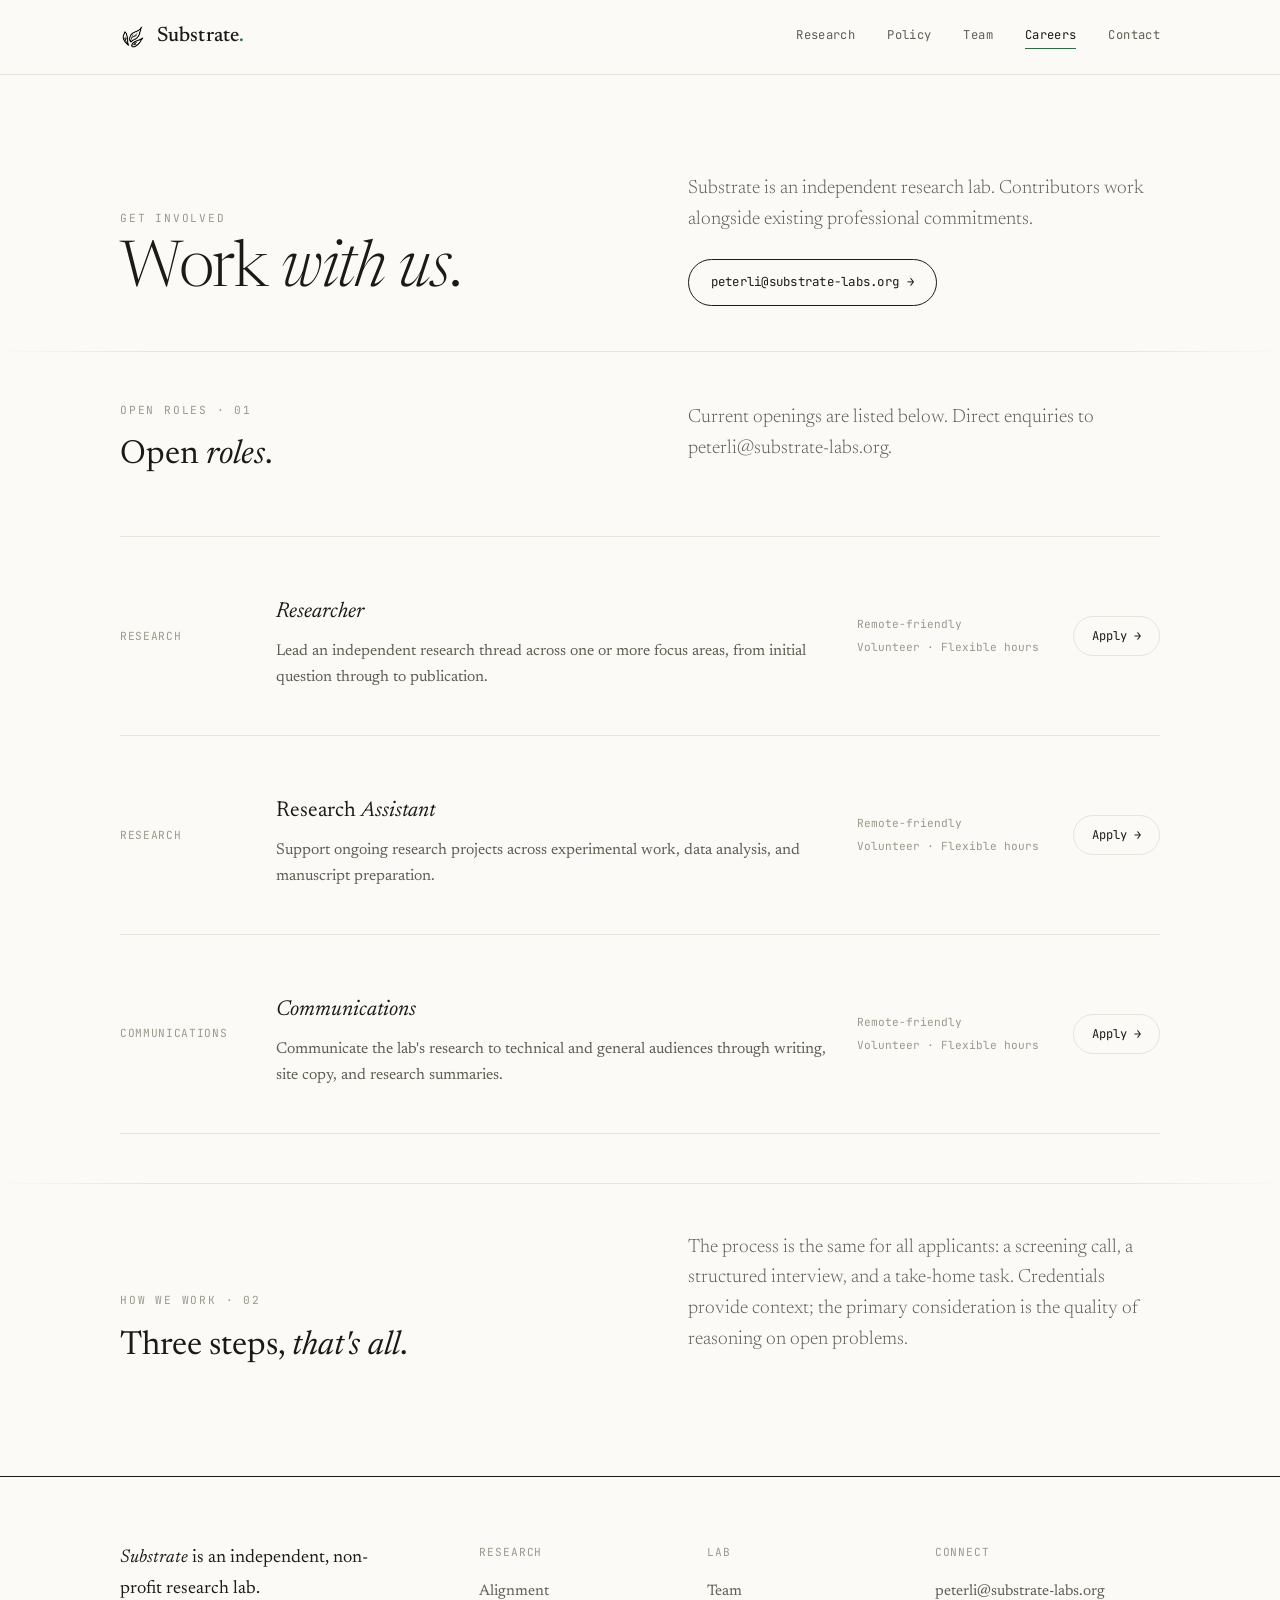
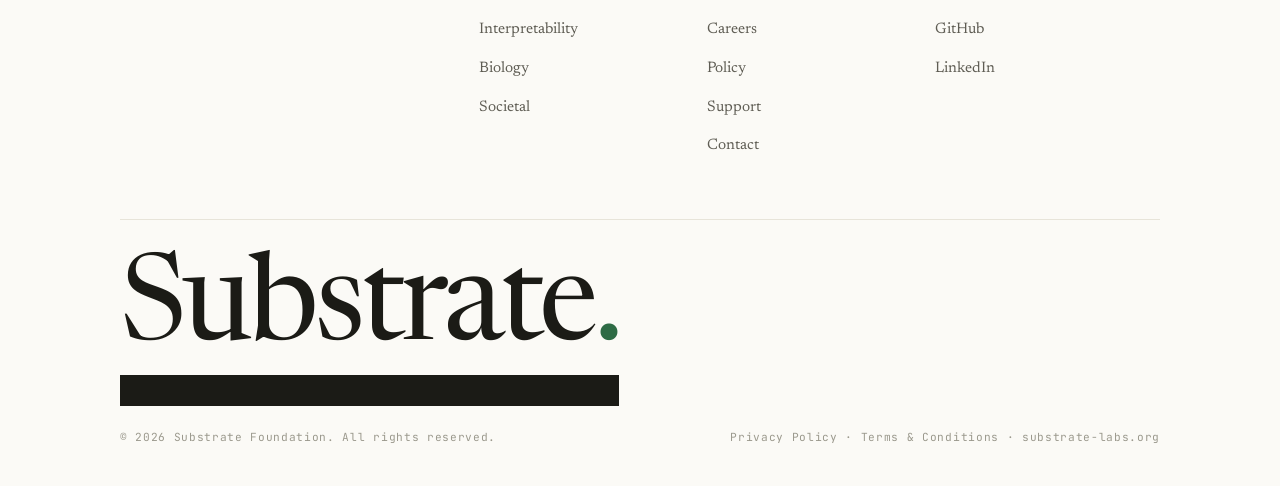
==== careers.html @ e6ecf30a "redesign site to light editorial single-page" ====
<!doctype html>
<html lang="en">
<head>
<meta charset="utf-8" />
<title>Careers · Substrate Labs</title>
<meta name="viewport" content="width=device-width, initial-scale=1" />
<meta name="description" content="Open positions at Substrate." />
<meta property="og:title" content="Substrate Labs" />
<meta property="og:description" content="An independent research lab studying the structure of intelligence in machines, molecules, and the systems that shape our world." />
<meta property="og:type" content="website" />
<meta property="og:url" content="https://www.substrate-labs.org" />
<link rel="icon" type="image/png" href="/logos/substrate-leaf-icon.png" />
<link rel="preconnect" href="https://fonts.googleapis.com" />
<link rel="preconnect" href="https://fonts.gstatic.com" crossorigin />
<link href="https://fonts.googleapis.com/css2?family=Newsreader:ital,opsz,wght@0,6..72,300;0,6..72,400;0,6..72,500;1,6..72,300;1,6..72,400&family=JetBrains+Mono:wght@300;400;500&display=swap" rel="stylesheet" />
<link rel="stylesheet" href="style.css?v=13" />
<script defer src="https://cdn.vercel-insights.com/v1/script.js"></script>
</head>
<body data-screen-label="Substrate · careers">

  <header class="topbar">
    <div class="container row">
      <a href="/" class="mark" aria-label="Substrate, home"><img class="sprout" src="/logos/substrate-leaf-mark.png" alt="" /><span class="wordmark-text">Substrate<span class="dot">.</span></span></a>
      <nav>
        <a href="/research">Research</a>
        <a href="/policy">Policy</a>
        <a href="/team">Team</a>
        <a href="/careers" class="active">Careers</a>
        <a href="/contact">Contact</a>
      </nav>
    </div>
  </header>

  <section class="page-head">
    <div class="container">
      <div class="stack">
        <div class="left">
          <div class="eyebrow">Get Involved</div>
          <h1 class="display">Work <em>with us</em>.</h1>
        </div>
        <div class="right">
          <p class="lede">
            Substrate is an independent research lab. Contributors work alongside existing professional commitments.
          </p>
          <div class="actions" style="margin-top: 24px;">
            <a href="mailto:peterli@substrate-labs.org" class="btn">peterli@substrate-labs.org <span class="arr">→</span></a>
          </div>
        </div>
      </div>
    </div>
  </section>

  <section class="section">
    <div class="container">
      <div class="head">
        <div class="left">
          <div class="eyebrow">Open roles · 01</div>
          <h2>Open <em>roles</em>.</h2>
        </div>
        <div class="right">
          <p class="lede">
            Current openings are listed below. Direct enquiries to peterli@substrate-labs.org.
          </p>
        </div>
      </div>

      <ul class="roles">
        <li class="role-item">
          <span class="area">Research</span>
          <div>
            <h3><em>Researcher</em></h3>
            <p>Lead an independent research thread across one or more focus areas, from initial question through to publication.</p>
          </div>
          <div class="meta">
            <span>Remote-friendly</span>
            <span>Volunteer · Flexible hours</span>
          </div>
          <a href="mailto:peterli@substrate-labs.org?subject=Researcher" class="apply">Apply →</a>
        </li>
        <li class="role-item">
          <span class="area">Research</span>
          <div>
            <h3>Research <em>Assistant</em></h3>
            <p>Support ongoing research projects across experimental work, data analysis, and manuscript preparation.</p>
          </div>
          <div class="meta">
            <span>Remote-friendly</span>
            <span>Volunteer · Flexible hours</span>
          </div>
          <a href="mailto:peterli@substrate-labs.org?subject=Research%20Assistant" class="apply">Apply →</a>
        </li>
        <li class="role-item">
          <span class="area">Communications</span>
          <div>
            <h3><em>Communications</em></h3>
            <p>Communicate the lab's research to technical and general audiences through writing, site copy, and research summaries.</p>
          </div>
          <div class="meta">
            <span>Remote-friendly</span>
            <span>Volunteer · Flexible hours</span>
          </div>
          <a href="mailto:peterli@substrate-labs.org?subject=Communications" class="apply">Apply →</a>
        </li>
      </ul>
    </div>
  </section>

  <section class="section">
    <div class="container">
      <div class="head">
        <div class="left">
          <div class="eyebrow">How we work · 02</div>
          <h2>Three steps, <em>that's all</em>.</h2>
        </div>
        <div class="right">
          <p class="lede">
            The process is the same for all applicants: a screening call, a structured interview, and a take-home task. Credentials provide context; the primary consideration is the quality of reasoning on open problems.
          </p>
        </div>
      </div>
    </div>
  </section>

  <footer class="footer" data-screen-label="Footer">
    <div class="container">
      <div class="row1">
        <div class="brand">
          <p class="line"><em>Substrate</em> is an independent, non-profit research lab.</p>
        </div>
        <div class="col">
          <h4>Research</h4>
          <ul>
            <li><a href="/research#alignment">Alignment</a></li>
            <li><a href="/research#interpretability">Interpretability</a></li>
            <li><a href="/research#biology">Biology</a></li>
            <li><a href="/research#societal">Societal</a></li>
          </ul>
        </div>
        <div class="col">
          <h4>Lab</h4>
          <ul>
            <li><a href="/team">Team</a></li>
            <li><a href="/careers">Careers</a></li>
            <li><a href="/policy">Policy</a></li>
            <li><a href="/support">Support</a></li>
            <li><a href="/contact">Contact</a></li>
          </ul>
        </div>
        <div class="col">
          <h4>Connect</h4>
          <ul>
            <li><a href="mailto:peterli@substrate-labs.org">peterli@substrate-labs.org</a></li>
            <li><a href="https://github.com/Substrate-Lab" target="_blank" rel="noopener">GitHub</a></li>
            <li><a href="https://www.linkedin.com/company/substrate-labs/" target="_blank" rel="noopener">LinkedIn</a></li>
          </ul>
        </div>
      </div>

      <div class="wordmark-row">
        <div class="wordmark">Substrate<span class="dot">.</span></div>
      </div>

      <div class="meta-row">
        <span>© 2026 Substrate Foundation. All rights reserved.</span>
        <span class="legal"><a href="/privacy">Privacy Policy</a> · <a href="/terms">Terms &amp; Conditions</a> · substrate-labs.org</span>
      </div>
    </div>
  </footer>

  <script src="/site.js" defer></script>
</body>
</html>
---- style.css ----
/* ============================================================
   Substrate Labs — light editorial redesign
   Reference feel: Thinking Machines / AMI Labs.
   Serif (Newsreader) + mono (JetBrains Mono), warm white,
   generous whitespace, hairline rules, near-monochrome.
   ============================================================ */

:root{
  --bg:#FBFAF6;         /* warm white */
  --panel:#F1F0E9;      /* subtle raised */
  --ink:#1B1B16;        /* near-black, warm */
  --muted:#5F5D54;      /* secondary text */
  --faint:#9B998D;      /* labels, tertiary */
  --rule:#E7E4D9;       /* hairlines */
  --accent:#2E6B45;     /* restrained substrate green */
  --serif:'Newsreader', Georgia, 'Times New Roman', serif;
  --mono:'JetBrains Mono', ui-monospace, 'SFMono-Regular', monospace;
  --maxw:1120px;
}

*{box-sizing:border-box}
html{-webkit-text-size-adjust:100%;scroll-behavior:smooth}
section[id],article[id]{scroll-margin-top:96px}
body{
  margin:0;
  background:var(--bg);
  color:var(--ink);
  font-family:var(--serif);
  font-weight:400;
  font-size:18px;
  line-height:1.65;
  font-optical-sizing:auto;
  -webkit-font-smoothing:antialiased;
  text-rendering:optimizeLegibility;
}
img{max-width:100%;display:block}
a{color:inherit;text-decoration:none}
em{font-style:italic}
h1,h2,h3,h4{font-weight:400;margin:0}

.container{max-width:var(--maxw);margin:0 auto;padding:0 40px}

/* label / kicker treatment shared across the site */
.eyebrow,.paper-group .eyebrow{
  font-family:var(--mono);
  font-size:.7rem;
  font-weight:400;
  letter-spacing:.16em;
  text-transform:uppercase;
  color:var(--faint);
  display:block;
}

/* ── TOP NAV ─────────────────────────────────────────────── */
.topbar{
  position:sticky;top:0;z-index:50;
  background:rgba(251,250,246,.86);
  backdrop-filter:saturate(1.4) blur(10px);
  border-bottom:1px solid var(--rule);
}
.topbar .row{display:flex;align-items:center;justify-content:space-between;height:74px}
.mark{display:flex;align-items:center;gap:11px}
.sprout{height:26px;width:auto;filter:brightness(0)}   /* dark rendering of the leaf mark for the light theme */
.wordmark-text{font-family:var(--serif);font-size:1.3rem;font-weight:500;letter-spacing:.005em}
.dot{color:var(--accent)}
nav{display:flex;gap:32px}
nav a{
  position:relative;font-family:var(--mono);font-size:.76rem;letter-spacing:.03em;
  color:var(--muted);padding-bottom:4px;transition:color .18s;
}
nav a::after{
  content:"";position:absolute;left:0;right:0;bottom:0;height:1.5px;background:var(--accent);
  transform:scaleX(0);transform-origin:left;transition:transform .28s ease;
}
nav a:hover{color:var(--ink)}
nav a:hover::after,nav a.active::after{transform:scaleX(1)}
nav a.active{color:var(--ink)}

/* ── HERO / centered opening (home) ──────────────────────── */
.hero{padding:clamp(44px,8vh,104px) 0 clamp(40px,6vh,76px);position:relative}
.hero .tree-stage{display:none}
.field-canvas{display:none}   /* dark-theme hero animation, retired in the light redesign */

.opening{max-width:760px;margin:0 auto;text-align:center}
.opening .def{margin-bottom:clamp(30px,5vh,60px)}
.opening .word{font-family:var(--serif);font-weight:400;font-size:clamp(2.6rem,6vw,4.4rem);line-height:1;letter-spacing:-.012em}
.opening .pron{font-family:var(--mono);font-size:.78rem;letter-spacing:.06em;color:var(--faint);margin-top:12px}
.opening .pron .pos{font-style:normal}
.opening .sense{font-family:var(--serif);font-size:1.12rem;color:var(--muted);max-width:48ch;margin:16px auto 0;line-height:1.55}
.opening .def::after{content:"";display:block;width:44px;height:1px;background:var(--rule);margin:clamp(26px,4.5vh,46px) auto 0}
.opening .hero-statement{font-family:var(--serif);font-weight:300;font-size:clamp(1.9rem,3.6vw,3rem);line-height:1.14;letter-spacing:-.015em;max-width:24ch;margin:0 auto}
.opening .lede{max-width:52ch;margin:22px auto 0}
.opening .actions{justify-content:center;margin-top:30px}
.hero-statement{
  font-family:var(--serif);font-weight:300;
  font-size:clamp(2.1rem,4.6vw,3.9rem);
  line-height:1.12;letter-spacing:-.018em;
  margin:0 0 .55em;max-width:22ch;
}
.lede{
  font-family:var(--serif);font-weight:300;
  font-size:clamp(1.1rem,1.5vw,1.28rem);
  line-height:1.6;color:var(--muted);
  max-width:56ch;margin:0;
}
.actions{display:flex;gap:14px;flex-wrap:wrap;margin-top:34px}
.btn{
  font-family:var(--mono);font-size:.78rem;letter-spacing:.02em;
  padding:12px 22px;border:1px solid var(--ink);border-radius:999px;
  color:var(--ink);display:inline-flex;align-items:center;gap:8px;
  transition:background .15s,color .15s,border-color .15s;
}
.btn:hover{background:var(--ink);color:var(--bg)}
.btn.ghost{border-color:var(--rule);color:var(--muted)}
.btn.ghost:hover{border-color:var(--ink);color:var(--ink);background:transparent}
.arr{transition:transform .15s}
.btn:hover .arr{transform:translateX(3px)}

/* ── RESEARCH-AREA PILLARS (home) ────────────────────────── */
.pillars{
  max-width:var(--maxw);margin:0 auto;
  padding:clamp(30px,5vh,60px) 40px clamp(50px,8vh,100px);
  display:grid;grid-template-columns:repeat(2,minmax(0,1fr));
  gap:clamp(30px,4vw,64px);
}
.research-lead{max-width:52ch;margin:clamp(4px,1vh,16px) 0 0}
#research .hero-statement{
  font-family:var(--serif);font-weight:300;
  font-size:clamp(1.6rem,2.7vw,2.3rem);line-height:1.2;letter-spacing:-.012em;
  max-width:none;margin:0 0 26px;
}
.research-lead .actions{margin-top:0}
.pillar-grid{
  display:grid;grid-template-columns:repeat(2,minmax(0,1fr));
  gap:clamp(30px,4vw,60px);margin-top:clamp(44px,6vh,72px);
}
.pillar{padding-top:22px;border-top:1px solid var(--ink)}
.pillar .n{
  font-family:var(--mono);font-size:.66rem;letter-spacing:.14em;
  text-transform:uppercase;color:var(--faint);margin-bottom:14px;
}
.pillar h3{font-family:var(--serif);font-size:1.6rem;margin-bottom:12px}
.pillar p{color:var(--muted);font-size:1.02rem;margin:0 0 18px}
.more{
  font-family:var(--mono);font-size:.74rem;letter-spacing:.02em;
  color:var(--ink);border-bottom:1px solid var(--rule);padding-bottom:2px;
}
.more:hover{border-color:var(--ink)}

/* ── ORIGINS logo/label strip (home) ─────────────────────── */
.origins{padding:clamp(40px,5.5vh,78px) 0;position:relative}
.origins .stack{display:grid;grid-template-columns:1.1fr 1fr;gap:48px;align-items:end}
.marquee{
  margin-top:44px;overflow:hidden;
  -webkit-mask-image:linear-gradient(90deg,transparent 0,#000 7%,#000 93%,transparent 100%);
  mask-image:linear-gradient(90deg,transparent 0,#000 7%,#000 93%,transparent 100%);
}
.track{display:flex;align-items:center;width:max-content;animation:marquee 46s linear infinite}
.marquee:hover .track{animation-play-state:paused}
.item{display:flex;align-items:center;padding:0 34px;flex:0 0 auto}
.item .logo{height:30px;display:flex;align-items:center}
.item .logo img{height:100%;width:auto;object-fit:contain;filter:grayscale(1);opacity:.58;transition:opacity .2s}
.item:hover .logo img{opacity:.9}
.item .label{display:none}
@keyframes marquee{from{transform:translateX(0)}to{transform:translateX(-50%)}}
@media(prefers-reduced-motion:reduce){.track{animation:none;flex-wrap:wrap;width:auto;gap:18px 30px}}

/* ── GENERIC PAGE HEAD (subpages) ────────────────────────── */
.page-head{padding:clamp(72px,11vh,140px) 0 clamp(28px,5vh,56px)}
.page-head .stack{display:grid;grid-template-columns:1.1fr 1fr;gap:48px;align-items:end}
.display{
  font-family:var(--serif);font-weight:300;
  font-size:clamp(2.4rem,5vw,4rem);line-height:1.06;
  letter-spacing:-.022em;margin-top:.16em;
}

/* ── SECTION + its header pair ───────────────────────────── */
.section{padding:clamp(40px,5.5vh,78px) 0;position:relative}
.section::before,.origins::before{
  content:"";position:absolute;top:0;left:0;right:0;height:1px;background:var(--rule);
  -webkit-mask-image:linear-gradient(90deg,transparent,#000 12%,#000 88%,transparent);
  mask-image:linear-gradient(90deg,transparent,#000 12%,#000 88%,transparent);
}
.head{display:grid;grid-template-columns:1.1fr 1fr;gap:48px;align-items:end;margin-bottom:52px}
.head h2{font-family:var(--serif);font-size:clamp(1.8rem,3vw,2.6rem);margin-top:.3em}
.section .container h2{font-family:var(--serif);font-size:clamp(1.7rem,2.6vw,2.3rem)}
.section .container h3{font-family:var(--serif);font-size:1.35rem;margin:1.4em 0 .4em}
.section .container p{color:var(--muted);max-width:66ch;margin:0 0 1em}
.soon{
  font-family:var(--mono);font-size:.68rem;letter-spacing:.08em;
  text-transform:uppercase;color:var(--faint);
  border:1px solid var(--rule);border-radius:999px;padding:3px 11px;display:inline-block;
}

/* ── DEFINITION block (research top) ─────────────────────── */
.definition{padding:clamp(40px,6vh,84px) 0 0}
.entry{max-width:660px}
.word-row{display:flex;align-items:baseline;gap:14px;flex-wrap:wrap;border-bottom:1px solid var(--ink);padding-bottom:16px}
.word{font-family:var(--serif);font-size:clamp(2.2rem,5vw,3.4rem)}
.ipa,.pos{font-family:var(--mono);font-size:.8rem;color:var(--faint);font-style:normal}
.senses{margin:24px 0 0;padding-left:22px}
.senses li{margin-bottom:6px}
.senses .primary{font-size:1.3rem;margin:0 0 6px;color:var(--ink)}
.qualifier{color:var(--muted);margin:0 0 6px}
.example{color:var(--faint);font-style:italic;margin:0}

/* ── RESEARCH DIRECTIONS (essay entries) ─────────────────── */
.direction-block{padding:clamp(42px,6vh,84px) 0;border-top:1px solid var(--rule)}
.direction-block:first-child{border-top:none}
.direction-block .stack{display:block;max-width:760px}
.direction-block .n{
  font-family:var(--mono);font-size:.68rem;letter-spacing:.14em;
  text-transform:uppercase;color:var(--faint);line-height:1.5;margin-bottom:18px;
}
.direction-block h3{font-family:var(--serif);font-weight:400;font-size:clamp(1.5rem,2.4vw,2rem);line-height:1.2;margin-bottom:18px}
.direction-block p{color:var(--muted);margin:0}
.threads{list-style:none;margin:24px 0 0;padding:0;display:grid;gap:0}
.threads li{
  display:grid;grid-template-columns:44px 1fr;gap:12px;align-items:baseline;
  padding:15px 0;border-top:1px solid var(--rule);color:var(--muted);
}
.idx{font-family:var(--mono);font-size:.72rem;color:var(--faint)}

/* ── TEAM member grid ────────────────────────────────────── */
.member-grid{display:grid;grid-template-columns:repeat(3,minmax(0,1fr));gap:44px}
.member-link{display:block}
.member .photo{
  aspect-ratio:1/1;background:var(--panel);border:1px solid var(--rule);
  overflow:hidden;margin-bottom:18px;display:flex;align-items:center;justify-content:center;
}
.member .photo img{width:100%;height:100%;object-fit:cover}
.member .photo .mono{font-family:var(--mono);font-size:1.6rem;color:var(--faint)}
.member .name{font-family:var(--serif);font-size:1.32rem;margin-bottom:5px}
.member .role{font-family:var(--mono);font-size:.72rem;letter-spacing:.02em;color:var(--muted);margin-bottom:13px}
.member .bio{color:var(--muted);font-size:1rem;margin:0}
.member-link:hover .name{text-decoration:underline;text-underline-offset:3px}
.mono{font-family:var(--mono)}

/* ── CAREERS roles ───────────────────────────────────────── */
.roles{list-style:none;margin:0;padding:0;border-top:1px solid var(--rule)}
.role-item{
  display:grid;grid-template-columns:130px 1fr 190px auto;gap:26px;align-items:center;
  padding:28px 0;border-bottom:1px solid var(--rule);
}
.role-item .area{font-family:var(--mono);font-size:.7rem;letter-spacing:.06em;text-transform:uppercase;color:var(--faint)}
.role-item h3{font-family:var(--serif);font-size:1.35rem;margin-bottom:6px}
.role-item p{color:var(--muted);font-size:.98rem;margin:0;max-width:46ch}
.role-item .meta{display:flex;flex-direction:column;gap:4px;font-family:var(--mono);font-size:.7rem;color:var(--faint)}
.apply{
  font-family:var(--mono);font-size:.76rem;color:var(--ink);white-space:nowrap;
  border:1px solid var(--rule);border-radius:999px;padding:9px 18px;transition:.15s;
}
.apply:hover{border-color:var(--ink);background:var(--ink);color:var(--bg)}

/* ── PROFILE (person page) ───────────────────────────────── */
.profile{padding:clamp(38px,6vh,76px) 0}
.back{font-family:var(--mono);font-size:.76rem;color:var(--muted);display:inline-block;margin-bottom:44px}
.back:hover{color:var(--ink)}
.profile .stack{display:grid;grid-template-columns:240px 1fr;gap:52px;align-items:start}
.profile .photo{
  aspect-ratio:1/1;background:var(--panel);border:1px solid var(--rule);
  overflow:hidden;display:flex;align-items:center;justify-content:center;
}
.profile .photo img{width:100%;height:100%;object-fit:cover}
.profile .photo .mono{font-family:var(--mono);font-size:2rem;color:var(--faint)}
.detail .role{font-family:var(--mono);font-size:.74rem;letter-spacing:.03em;color:var(--faint);margin-bottom:12px}
.detail h1{font-family:var(--serif);font-weight:300;font-size:clamp(2rem,4vw,3rem);margin-bottom:22px}
.detail .bio{color:var(--muted);font-size:1.1rem;max-width:60ch;margin:0 0 30px}
.areas{margin-bottom:28px}
.areas h2{font-family:var(--mono);font-size:.72rem;letter-spacing:.08em;text-transform:uppercase;color:var(--faint);margin-bottom:12px}
.tags{display:flex;gap:10px;flex-wrap:wrap}
.tags a{font-family:var(--mono);font-size:.76rem;border:1px solid var(--rule);border-radius:999px;padding:6px 15px;color:var(--muted);transition:.15s}
.tags a:hover{border-color:var(--ink);color:var(--ink)}
.contact{display:flex;gap:20px}
.contact a{display:inline-flex;align-items:center;gap:8px;font-family:var(--mono);font-size:.78rem;color:var(--muted);transition:.15s}
.contact a:hover{color:var(--ink)}
.contact svg{width:16px;height:16px;fill:currentColor}

.papers-section{margin-top:64px;border-top:1px solid var(--rule);padding-top:44px}
.papers-title{font-family:var(--serif);font-size:1.8rem;margin-bottom:26px}
.paper-group{margin-bottom:34px}
.paper-group .eyebrow{margin-bottom:14px}
.paper-table{width:100%;border-collapse:collapse;font-size:.98rem}
.paper-table th{
  font-family:var(--mono);font-size:.66rem;letter-spacing:.08em;text-transform:uppercase;
  color:var(--faint);text-align:left;font-weight:400;padding:0 18px 10px 0;border-bottom:1px solid var(--rule);
}
.paper-table td{padding:14px 18px 14px 0;border-bottom:1px solid var(--rule);vertical-align:top;color:var(--muted)}
.paper-table .p-title{font-family:var(--serif);color:var(--ink);font-size:1.05rem}
.paper-table .p-status{font-family:var(--mono);font-size:.74rem;color:var(--faint);white-space:nowrap}

/* ── CONTACT ─────────────────────────────────────────────── */
.contact-grid{display:grid;grid-template-columns:repeat(3,minmax(0,1fr));gap:34px}
.card .kind{font-family:var(--mono);font-size:.7rem;letter-spacing:.1em;text-transform:uppercase;color:var(--faint);margin-bottom:16px}
.card h3{font-family:var(--serif);font-size:1.4rem;margin-bottom:10px}
.card p{color:var(--muted);margin:0 0 18px;max-width:48ch}
.email{font-family:var(--mono);font-size:.9rem;color:var(--ink);border-bottom:1px solid var(--rule);padding-bottom:2px;transition:.15s}
.email:hover{border-color:var(--ink)}

/* ── RECOGNITION (parked in HTML, styled for safety) ─────── */
.recognition{padding:clamp(52px,8vh,110px) 0;border-top:1px solid var(--rule)}
.accepts{list-style:none;margin:40px 0 0;padding:0;border-top:1px solid var(--rule)}
.accept{display:grid;grid-template-columns:200px 1fr 200px;gap:26px;padding:24px 0;border-bottom:1px solid var(--rule)}
.venue{font-family:var(--serif);font-size:1.1rem}
.what{color:var(--muted)}
.status{font-family:var(--mono);font-size:.74rem;color:var(--faint)}

/* ── FOOTER ──────────────────────────────────────────────── */
.footer{border-top:1px solid var(--ink);margin-top:0;padding:66px 0 40px}
.row1{display:grid;grid-template-columns:1.7fr 1fr 1fr 1.2fr;gap:40px;margin-bottom:58px}
.brand .line{font-family:var(--serif);font-size:1.15rem;color:var(--ink);max-width:26ch;margin:0}
.col h4{font-family:var(--mono);font-size:.7rem;letter-spacing:.08em;text-transform:uppercase;color:var(--faint);margin-bottom:15px}
.col ul{list-style:none;margin:0;padding:0;display:grid;gap:9px}
.col a{color:var(--muted);font-size:.95rem;transition:color .15s}
.col a:hover{color:var(--ink)}
.wordmark-row{border-top:1px solid var(--rule);padding-top:40px}
.wordmark{
  display:inline-block;font-family:var(--serif);font-weight:400;
  font-size:clamp(3rem,13vw,7.5rem);letter-spacing:-.03em;line-height:.86;color:var(--ink);
}
.wordmark .dot{color:var(--accent)}
/* the signature bar under the wordmark, carried from the original footer */
.wordmark::after{content:"";display:block;width:100%;height:clamp(16px,2.4vw,34px);background:var(--ink);margin-top:.1em}
.meta-row{margin-top:22px;font-family:var(--mono);font-size:.7rem;letter-spacing:.06em;color:var(--faint);display:flex;justify-content:space-between;flex-wrap:wrap;gap:8px 24px}
.meta-row a{color:var(--faint);transition:color .15s}
.meta-row a:hover{color:var(--ink)}

/* ── LEGAL PAGES (privacy / terms) ───────────────────────── */
.legal-doc{max-width:72ch}
.legal-doc h2{font-family:var(--serif);font-weight:400;font-size:1.3rem;margin:1.9em 0 .5em}
.legal-doc h2:first-child{margin-top:0}
.legal-doc p{color:var(--muted);margin:0 0 1em;line-height:1.7}
.legal-doc strong{color:var(--ink);font-weight:500}
.legal-doc a{color:var(--ink);border-bottom:1px solid var(--rule)}
.legal-doc a:hover{border-color:var(--ink)}

/* ── RESPONSIVE ──────────────────────────────────────────── */
@media(max-width:860px){
  body{font-size:17px}
  .container{padding:0 24px}
  nav{gap:16px}
  nav a{font-size:.72rem}
  .hero .stack{max-width:none}
  .page-head .stack,.origins .stack,.head{grid-template-columns:1fr;gap:20px;align-items:start}
  .pillars{grid-template-columns:1fr;padding-left:24px;padding-right:24px}
  .pillar-grid{grid-template-columns:1fr}
  .member-grid{grid-template-columns:1fr;gap:36px}
  .contact-grid{grid-template-columns:1fr}
  .profile .stack{grid-template-columns:1fr;gap:28px}
  .profile .photo{max-width:220px}
  .role-item{grid-template-columns:1fr;gap:10px;align-items:start}
  .role-item .meta{flex-direction:row;gap:16px}
  .accept{grid-template-columns:1fr;gap:8px}
  .row1{grid-template-columns:1fr 1fr}
  .paper-table,.paper-table thead,.paper-table tbody,.paper-table tr,.paper-table td,.paper-table th{display:block}
  .paper-table thead{display:none}
  .paper-table td{border-bottom:none;padding:2px 0}
  .paper-table tr{padding:16px 0;border-bottom:1px solid var(--rule)}
}
@media(max-width:520px){
  .row1{grid-template-columns:1fr;gap:32px}
}
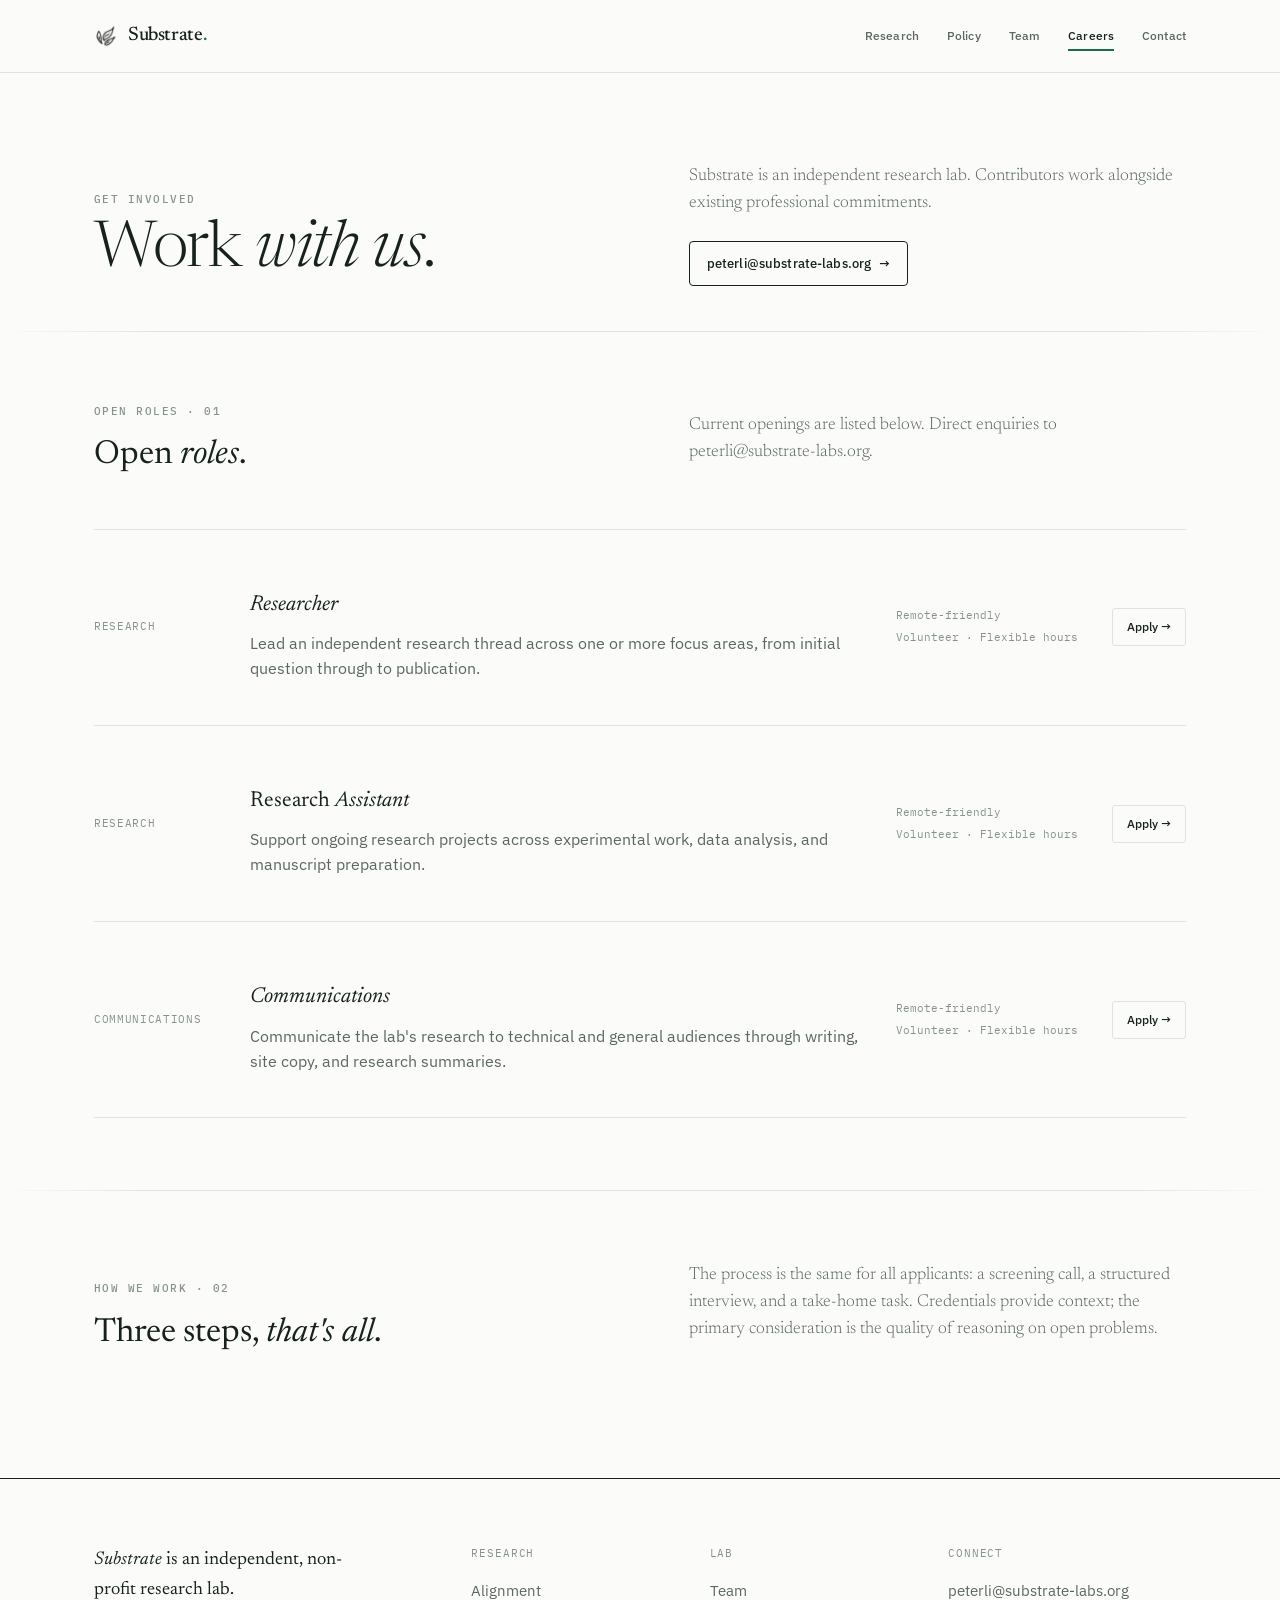
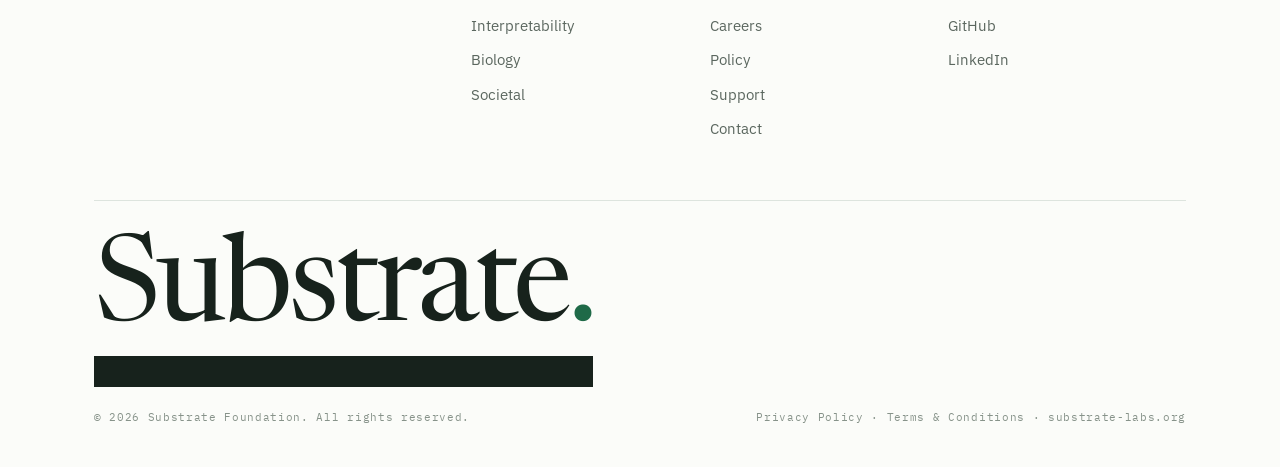
==== commit 33293146: "Refine Substrate visual system" ====
--- a/careers.html
+++ b/careers.html
@@ -12,8 +12,8 @@
 <link rel="icon" type="image/png" href="/logos/substrate-leaf-icon.png" />
 <link rel="preconnect" href="https://fonts.googleapis.com" />
 <link rel="preconnect" href="https://fonts.gstatic.com" crossorigin />
-<link href="https://fonts.googleapis.com/css2?family=Newsreader:ital,opsz,wght@0,6..72,300;0,6..72,400;0,6..72,500;1,6..72,300;1,6..72,400&family=JetBrains+Mono:wght@300;400;500&display=swap" rel="stylesheet" />
-<link rel="stylesheet" href="style.css?v=13" />
+<link href="https://fonts.googleapis.com/css2?family=IBM+Plex+Mono:wght@400;500&family=IBM+Plex+Sans:ital,wght@0,400;0,500;0,600;1,400&family=Newsreader:ital,opsz,wght@0,6..72,300;0,6..72,400;0,6..72,500;1,6..72,300;1,6..72,400&display=swap" rel="stylesheet" />
+<link rel="stylesheet" href="style.css?v=14" />
 <script defer src="https://cdn.vercel-insights.com/v1/script.js"></script>
 </head>
 <body data-screen-label="Substrate · careers">
@@ -139,7 +139,7 @@
         <div class="col">
           <h4>Lab</h4>
           <ul>
-            <li><a href="/team">Team</a></li>
+            <li><a href="/#team">Team</a></li>
             <li><a href="/careers">Careers</a></li>
             <li><a href="/policy">Policy</a></li>
             <li><a href="/support">Support</a></li>
--- a/style.css
+++ b/style.css
@@ -1,21 +1,21 @@
 /* ============================================================
-   Substrate Labs — light editorial redesign
-   Reference feel: Thinking Machines / AMI Labs.
-   Serif (Newsreader) + mono (JetBrains Mono), warm white,
-   generous whitespace, hairline rules, near-monochrome.
+   Substrate Labs — quiet research editorial
+   Newsreader display type, IBM Plex body type, restrained green,
+   and a precise rule system for a calm, legible lab presence.
    ============================================================ */
 
 :root{
-  --bg:#FBFAF6;         /* warm white */
-  --panel:#F1F0E9;      /* subtle raised */
-  --ink:#1B1B16;        /* near-black, warm */
-  --muted:#5F5D54;      /* secondary text */
-  --faint:#9B998D;      /* labels, tertiary */
-  --rule:#E7E4D9;       /* hairlines */
-  --accent:#2E6B45;     /* restrained substrate green */
+  --bg:#FBFCF9;
+  --panel:#F1F4F0;
+  --ink:#17221C;
+  --muted:#5B675F;
+  --faint:#87938A;
+  --rule:#DDE4DE;
+  --accent:#1F6A48;
   --serif:'Newsreader', Georgia, 'Times New Roman', serif;
-  --mono:'JetBrains Mono', ui-monospace, 'SFMono-Regular', monospace;
-  --maxw:1120px;
+  --sans:'IBM Plex Sans', -apple-system, BlinkMacSystemFont, 'Segoe UI', sans-serif;
+  --mono:'IBM Plex Mono', ui-monospace, 'SFMono-Regular', monospace;
+  --maxw:1180px;
 }
 
 *{box-sizing:border-box}
@@ -25,11 +25,10 @@
   margin:0;
   background:var(--bg);
   color:var(--ink);
-  font-family:var(--serif);
+  font-family:var(--sans);
   font-weight:400;
-  font-size:18px;
-  line-height:1.65;
-  font-optical-sizing:auto;
+  font-size:16px;
+  line-height:1.6;
   -webkit-font-smoothing:antialiased;
   text-rendering:optimizeLegibility;
 }
@@ -37,15 +36,17 @@
 a{color:inherit;text-decoration:none}
 em{font-style:italic}
 h1,h2,h3,h4{font-weight:400;margin:0}
-
-.container{max-width:var(--maxw);margin:0 auto;padding:0 40px}
+::selection{background:#D6E8DA;color:var(--ink)}
+:focus-visible{outline:2px solid var(--accent);outline-offset:4px}
+
+.container{max-width:var(--maxw);margin:0 auto;padding:0 44px}
 
 /* label / kicker treatment shared across the site */
 .eyebrow,.paper-group .eyebrow{
   font-family:var(--mono);
-  font-size:.7rem;
-  font-weight:400;
-  letter-spacing:.16em;
+  font-size:.66rem;
+  font-weight:500;
+  letter-spacing:.14em;
   text-transform:uppercase;
   color:var(--faint);
   display:block;
@@ -54,22 +55,22 @@
 /* ── TOP NAV ─────────────────────────────────────────────── */
 .topbar{
   position:sticky;top:0;z-index:50;
-  background:rgba(251,250,246,.86);
+  background:rgba(251,252,249,.94);
   backdrop-filter:saturate(1.4) blur(10px);
   border-bottom:1px solid var(--rule);
 }
-.topbar .row{display:flex;align-items:center;justify-content:space-between;height:74px}
-.mark{display:flex;align-items:center;gap:11px}
-.sprout{height:26px;width:auto;filter:brightness(0)}   /* dark rendering of the leaf mark for the light theme */
-.wordmark-text{font-family:var(--serif);font-size:1.3rem;font-weight:500;letter-spacing:.005em}
+.topbar .row{display:flex;align-items:center;justify-content:space-between;height:72px}
+.mark{display:flex;align-items:center;gap:10px}
+.sprout{height:24px;width:auto;filter:brightness(0) saturate(100%);opacity:.86}
+.wordmark-text{font-family:var(--serif);font-size:1.22rem;font-weight:500;letter-spacing:-.02em}
 .dot{color:var(--accent)}
-nav{display:flex;gap:32px}
+nav{display:flex;gap:28px}
 nav a{
-  position:relative;font-family:var(--mono);font-size:.76rem;letter-spacing:.03em;
-  color:var(--muted);padding-bottom:4px;transition:color .18s;
+  position:relative;font-family:var(--sans);font-size:.78rem;font-weight:500;letter-spacing:.01em;
+  color:var(--muted);padding:5px 0;transition:color .18s;
 }
 nav a::after{
-  content:"";position:absolute;left:0;right:0;bottom:0;height:1.5px;background:var(--accent);
+  content:"";position:absolute;left:0;right:0;bottom:0;height:2px;background:var(--accent);
   transform:scaleX(0);transform-origin:left;transition:transform .28s ease;
 }
 nav a:hover{color:var(--ink)}
@@ -77,36 +78,36 @@
 nav a.active{color:var(--ink)}
 
 /* ── HERO / centered opening (home) ──────────────────────── */
-.hero{padding:clamp(44px,8vh,104px) 0 clamp(40px,6vh,76px);position:relative}
+.hero{padding:clamp(70px,11vh,126px) 0 clamp(62px,9vh,104px);position:relative}
 .hero .tree-stage{display:none}
 .field-canvas{display:none}   /* dark-theme hero animation, retired in the light redesign */
 
-.opening{max-width:760px;margin:0 auto;text-align:center}
-.opening .def{margin-bottom:clamp(30px,5vh,60px)}
-.opening .word{font-family:var(--serif);font-weight:400;font-size:clamp(2.6rem,6vw,4.4rem);line-height:1;letter-spacing:-.012em}
-.opening .pron{font-family:var(--mono);font-size:.78rem;letter-spacing:.06em;color:var(--faint);margin-top:12px}
+.opening{max-width:820px;margin:0 auto;text-align:center}
+.opening .def{margin-bottom:0}
+.opening .word{font-family:var(--serif);font-weight:400;font-size:clamp(3.6rem,8vw,6.2rem);line-height:.94;letter-spacing:-.045em}
+.opening .pron{font-family:var(--mono);font-size:.7rem;letter-spacing:.05em;color:var(--faint);margin-top:18px}
 .opening .pron .pos{font-style:normal}
-.opening .sense{font-family:var(--serif);font-size:1.12rem;color:var(--muted);max-width:48ch;margin:16px auto 0;line-height:1.55}
-.opening .def::after{content:"";display:block;width:44px;height:1px;background:var(--rule);margin:clamp(26px,4.5vh,46px) auto 0}
+.opening .sense{font-family:var(--serif);font-size:clamp(1.02rem,1.6vw,1.18rem);color:var(--muted);max-width:50ch;margin:22px auto 0;line-height:1.55}
+.opening .def::after{content:"";display:block;width:42px;height:2px;background:var(--accent);margin:38px auto 0}
 .opening .hero-statement{font-family:var(--serif);font-weight:300;font-size:clamp(1.9rem,3.6vw,3rem);line-height:1.14;letter-spacing:-.015em;max-width:24ch;margin:0 auto}
 .opening .lede{max-width:52ch;margin:22px auto 0}
 .opening .actions{justify-content:center;margin-top:30px}
 .hero-statement{
   font-family:var(--serif);font-weight:300;
-  font-size:clamp(2.1rem,4.6vw,3.9rem);
+  font-size:clamp(2rem,4.4vw,3.6rem);
   line-height:1.12;letter-spacing:-.018em;
   margin:0 0 .55em;max-width:22ch;
 }
 .lede{
   font-family:var(--serif);font-weight:300;
-  font-size:clamp(1.1rem,1.5vw,1.28rem);
-  line-height:1.6;color:var(--muted);
+  font-size:clamp(1.04rem,1.35vw,1.18rem);
+  line-height:1.55;color:var(--muted);
   max-width:56ch;margin:0;
 }
 .actions{display:flex;gap:14px;flex-wrap:wrap;margin-top:34px}
 .btn{
-  font-family:var(--mono);font-size:.78rem;letter-spacing:.02em;
-  padding:12px 22px;border:1px solid var(--ink);border-radius:999px;
+  font-family:var(--sans);font-size:.82rem;font-weight:500;letter-spacing:.01em;
+  padding:11px 17px;border:1px solid var(--ink);border-radius:4px;
   color:var(--ink);display:inline-flex;align-items:center;gap:8px;
   transition:background .15s,color .15s,border-color .15s;
 }
@@ -119,7 +120,7 @@
 /* ── RESEARCH-AREA PILLARS (home) ────────────────────────── */
 .pillars{
   max-width:var(--maxw);margin:0 auto;
-  padding:clamp(30px,5vh,60px) 40px clamp(50px,8vh,100px);
+  padding:clamp(30px,5vh,60px) 44px clamp(50px,8vh,100px);
   display:grid;grid-template-columns:repeat(2,minmax(0,1fr));
   gap:clamp(30px,4vw,64px);
 }
@@ -131,18 +132,18 @@
 }
 .research-lead .actions{margin-top:0}
 .pillar-grid{
-  display:grid;grid-template-columns:repeat(2,minmax(0,1fr));
-  gap:clamp(30px,4vw,60px);margin-top:clamp(44px,6vh,72px);
-}
-.pillar{padding-top:22px;border-top:1px solid var(--ink)}
+  display:grid;grid-template-columns:repeat(4,minmax(0,1fr));
+  gap:clamp(24px,3vw,40px);margin-top:clamp(40px,5vh,62px);
+}
+.pillar{padding-top:18px;border-top:1px solid var(--ink)}
 .pillar .n{
   font-family:var(--mono);font-size:.66rem;letter-spacing:.14em;
   text-transform:uppercase;color:var(--faint);margin-bottom:14px;
 }
-.pillar h3{font-family:var(--serif);font-size:1.6rem;margin-bottom:12px}
-.pillar p{color:var(--muted);font-size:1.02rem;margin:0 0 18px}
+.pillar h3{font-family:var(--serif);font-size:1.42rem;margin-bottom:12px}
+.pillar p{color:var(--muted);font-size:1rem;margin:0 0 18px}
 .more{
-  font-family:var(--mono);font-size:.74rem;letter-spacing:.02em;
+  font-family:var(--sans);font-size:.78rem;font-weight:500;letter-spacing:.01em;
   color:var(--ink);border-bottom:1px solid var(--rule);padding-bottom:2px;
 }
 .more:hover{border-color:var(--ink)}
@@ -151,22 +152,18 @@
 .origins{padding:clamp(40px,5.5vh,78px) 0;position:relative}
 .origins .stack{display:grid;grid-template-columns:1.1fr 1fr;gap:48px;align-items:end}
 .marquee{
-  margin-top:44px;overflow:hidden;
-  -webkit-mask-image:linear-gradient(90deg,transparent 0,#000 7%,#000 93%,transparent 100%);
-  mask-image:linear-gradient(90deg,transparent 0,#000 7%,#000 93%,transparent 100%);
-}
-.track{display:flex;align-items:center;width:max-content;animation:marquee 46s linear infinite}
-.marquee:hover .track{animation-play-state:paused}
-.item{display:flex;align-items:center;padding:0 34px;flex:0 0 auto}
+  margin-top:42px;overflow:hidden;border-top:1px solid var(--rule);border-bottom:1px solid var(--rule);
+}
+.track{display:flex;align-items:center;justify-content:space-between;gap:30px;width:auto;padding:22px 44px}
+.item{display:flex;align-items:center;padding:0;flex:0 1 auto}
+.item[aria-hidden="true"]{display:none}
 .item .logo{height:30px;display:flex;align-items:center}
 .item .logo img{height:100%;width:auto;object-fit:contain;filter:grayscale(1);opacity:.58;transition:opacity .2s}
 .item:hover .logo img{opacity:.9}
 .item .label{display:none}
-@keyframes marquee{from{transform:translateX(0)}to{transform:translateX(-50%)}}
-@media(prefers-reduced-motion:reduce){.track{animation:none;flex-wrap:wrap;width:auto;gap:18px 30px}}
 
 /* ── GENERIC PAGE HEAD (subpages) ────────────────────────── */
-.page-head{padding:clamp(72px,11vh,140px) 0 clamp(28px,5vh,56px)}
+.page-head{padding:clamp(68px,10vh,118px) 0 clamp(30px,5vh,58px)}
 .page-head .stack{display:grid;grid-template-columns:1.1fr 1fr;gap:48px;align-items:end}
 .display{
   font-family:var(--serif);font-weight:300;
@@ -175,13 +172,13 @@
 }
 
 /* ── SECTION + its header pair ───────────────────────────── */
-.section{padding:clamp(40px,5.5vh,78px) 0;position:relative}
+.section{padding:clamp(58px,8vh,100px) 0;position:relative}
 .section::before,.origins::before{
   content:"";position:absolute;top:0;left:0;right:0;height:1px;background:var(--rule);
   -webkit-mask-image:linear-gradient(90deg,transparent,#000 12%,#000 88%,transparent);
   mask-image:linear-gradient(90deg,transparent,#000 12%,#000 88%,transparent);
 }
-.head{display:grid;grid-template-columns:1.1fr 1fr;gap:48px;align-items:end;margin-bottom:52px}
+.head{display:grid;grid-template-columns:1.1fr 1fr;gap:48px;align-items:end;margin-bottom:46px}
 .head h2{font-family:var(--serif);font-size:clamp(1.8rem,3vw,2.6rem);margin-top:.3em}
 .section .container h2{font-family:var(--serif);font-size:clamp(1.7rem,2.6vw,2.3rem)}
 .section .container h3{font-family:var(--serif);font-size:1.35rem;margin:1.4em 0 .4em}
@@ -189,14 +186,14 @@
 .soon{
   font-family:var(--mono);font-size:.68rem;letter-spacing:.08em;
   text-transform:uppercase;color:var(--faint);
-  border:1px solid var(--rule);border-radius:999px;padding:3px 11px;display:inline-block;
+  border:1px solid var(--rule);border-radius:3px;padding:3px 9px;display:inline-block;
 }
 
 /* ── DEFINITION block (research top) ─────────────────────── */
-.definition{padding:clamp(40px,6vh,84px) 0 0}
-.entry{max-width:660px}
+.definition{padding:clamp(48px,7vh,88px) 0 0}
+.entry{max-width:720px}
 .word-row{display:flex;align-items:baseline;gap:14px;flex-wrap:wrap;border-bottom:1px solid var(--ink);padding-bottom:16px}
-.word{font-family:var(--serif);font-size:clamp(2.2rem,5vw,3.4rem)}
+.word{font-family:var(--serif);font-size:clamp(2.7rem,5vw,4rem);letter-spacing:-.03em}
 .ipa,.pos{font-family:var(--mono);font-size:.8rem;color:var(--faint);font-style:normal}
 .senses{margin:24px 0 0;padding-left:22px}
 .senses li{margin-bottom:6px}
@@ -205,9 +202,9 @@
 .example{color:var(--faint);font-style:italic;margin:0}
 
 /* ── RESEARCH DIRECTIONS (essay entries) ─────────────────── */
-.direction-block{padding:clamp(42px,6vh,84px) 0;border-top:1px solid var(--rule)}
+.direction-block{padding:clamp(48px,7vh,92px) 0;border-top:1px solid var(--rule)}
 .direction-block:first-child{border-top:none}
-.direction-block .stack{display:block;max-width:760px}
+.direction-block .stack{display:block;max-width:860px}
 .direction-block .n{
   font-family:var(--mono);font-size:.68rem;letter-spacing:.14em;
   text-transform:uppercase;color:var(--faint);line-height:1.5;margin-bottom:18px;
@@ -217,7 +214,7 @@
 .threads{list-style:none;margin:24px 0 0;padding:0;display:grid;gap:0}
 .threads li{
   display:grid;grid-template-columns:44px 1fr;gap:12px;align-items:baseline;
-  padding:15px 0;border-top:1px solid var(--rule);color:var(--muted);
+  padding:16px 0;border-top:1px solid var(--rule);color:var(--muted);font-size:1rem;line-height:1.5;
 }
 .idx{font-family:var(--mono);font-size:.72rem;color:var(--faint)}
 
@@ -225,7 +222,7 @@
 .member-grid{display:grid;grid-template-columns:repeat(3,minmax(0,1fr));gap:44px}
 .member-link{display:block}
 .member .photo{
-  aspect-ratio:1/1;background:var(--panel);border:1px solid var(--rule);
+  aspect-ratio:1/1;background:var(--panel);border:1px solid var(--rule);border-radius:2px;
   overflow:hidden;margin-bottom:18px;display:flex;align-items:center;justify-content:center;
 }
 .member .photo img{width:100%;height:100%;object-fit:cover}
@@ -247,8 +244,8 @@
 .role-item p{color:var(--muted);font-size:.98rem;margin:0;max-width:46ch}
 .role-item .meta{display:flex;flex-direction:column;gap:4px;font-family:var(--mono);font-size:.7rem;color:var(--faint)}
 .apply{
-  font-family:var(--mono);font-size:.76rem;color:var(--ink);white-space:nowrap;
-  border:1px solid var(--rule);border-radius:999px;padding:9px 18px;transition:.15s;
+  font-family:var(--sans);font-size:.78rem;font-weight:500;color:var(--ink);white-space:nowrap;
+  border:1px solid var(--rule);border-radius:3px;padding:8px 14px;transition:.15s;
 }
 .apply:hover{border-color:var(--ink);background:var(--ink);color:var(--bg)}
 
@@ -258,18 +255,18 @@
 .back:hover{color:var(--ink)}
 .profile .stack{display:grid;grid-template-columns:240px 1fr;gap:52px;align-items:start}
 .profile .photo{
-  aspect-ratio:1/1;background:var(--panel);border:1px solid var(--rule);
+  aspect-ratio:1/1;background:var(--panel);border:1px solid var(--rule);border-radius:2px;
   overflow:hidden;display:flex;align-items:center;justify-content:center;
 }
 .profile .photo img{width:100%;height:100%;object-fit:cover}
 .profile .photo .mono{font-family:var(--mono);font-size:2rem;color:var(--faint)}
-.detail .role{font-family:var(--mono);font-size:.74rem;letter-spacing:.03em;color:var(--faint);margin-bottom:12px}
-.detail h1{font-family:var(--serif);font-weight:300;font-size:clamp(2rem,4vw,3rem);margin-bottom:22px}
-.detail .bio{color:var(--muted);font-size:1.1rem;max-width:60ch;margin:0 0 30px}
+.detail .role{font-family:var(--mono);font-size:.7rem;letter-spacing:.03em;color:var(--faint);margin-bottom:12px}
+.detail h1{font-family:var(--serif);font-weight:300;font-size:clamp(2.3rem,4vw,3.4rem);letter-spacing:-.03em;margin-bottom:22px}
+.detail .bio{font-family:var(--serif);color:var(--muted);font-size:1.12rem;max-width:60ch;margin:0 0 30px;line-height:1.55}
 .areas{margin-bottom:28px}
 .areas h2{font-family:var(--mono);font-size:.72rem;letter-spacing:.08em;text-transform:uppercase;color:var(--faint);margin-bottom:12px}
 .tags{display:flex;gap:10px;flex-wrap:wrap}
-.tags a{font-family:var(--mono);font-size:.76rem;border:1px solid var(--rule);border-radius:999px;padding:6px 15px;color:var(--muted);transition:.15s}
+.tags a{font-family:var(--sans);font-size:.78rem;font-weight:500;border:1px solid var(--rule);border-radius:3px;padding:6px 12px;color:var(--muted);transition:.15s}
 .tags a:hover{border-color:var(--ink);color:var(--ink)}
 .contact{display:flex;gap:20px}
 .contact a{display:inline-flex;align-items:center;gap:8px;font-family:var(--mono);font-size:.78rem;color:var(--muted);transition:.15s}
@@ -336,14 +333,14 @@
 
 /* ── RESPONSIVE ──────────────────────────────────────────── */
 @media(max-width:860px){
-  body{font-size:17px}
-  .container{padding:0 24px}
-  nav{gap:16px}
-  nav a{font-size:.72rem}
+  body{font-size:16px}
+  .container{padding:0 28px}
+  nav{gap:18px}
+  nav a{font-size:.75rem}
   .hero .stack{max-width:none}
   .page-head .stack,.origins .stack,.head{grid-template-columns:1fr;gap:20px;align-items:start}
-  .pillars{grid-template-columns:1fr;padding-left:24px;padding-right:24px}
-  .pillar-grid{grid-template-columns:1fr}
+  .pillars{grid-template-columns:1fr;padding-left:28px;padding-right:28px}
+  .pillar-grid{grid-template-columns:repeat(2,minmax(0,1fr));gap:28px}
   .member-grid{grid-template-columns:1fr;gap:36px}
   .contact-grid{grid-template-columns:1fr}
   .profile .stack{grid-template-columns:1fr;gap:28px}
@@ -358,5 +355,12 @@
   .paper-table tr{padding:16px 0;border-bottom:1px solid var(--rule)}
 }
 @media(max-width:520px){
+  .topbar .row{height:auto;padding-top:14px;padding-bottom:14px;gap:12px;flex-wrap:wrap}
+  .topbar nav{width:100%;justify-content:space-between;gap:8px;order:2}
+  .topbar nav a{font-size:.72rem}
+  .track{justify-content:flex-start;overflow-x:auto;padding:20px 28px;gap:28px}
+  .item{flex:0 0 auto}
+  .pillar-grid{grid-template-columns:1fr}
+  .container{padding:0 22px}
   .row1{grid-template-columns:1fr;gap:32px}
 }
